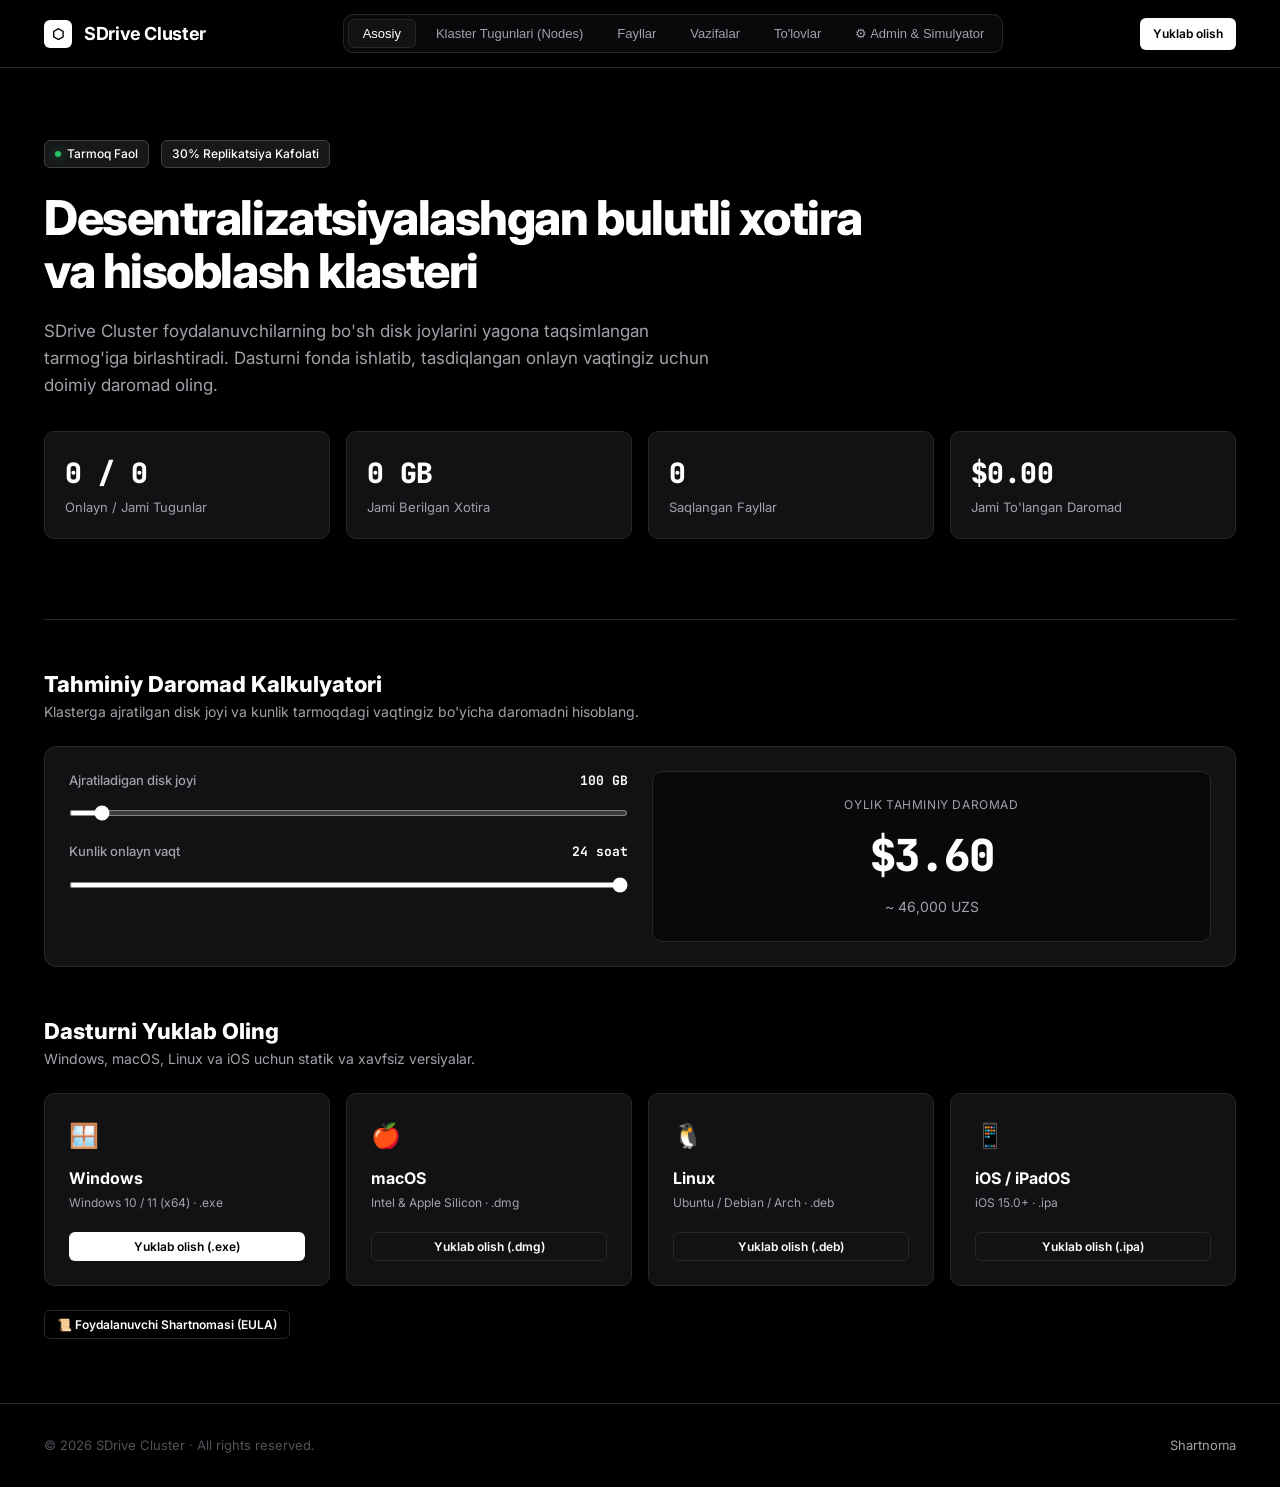
==== backend/web/index.html @ 4a1d5f38 "Initial commit - SDrive Cluster Infrastructure" ====
<!DOCTYPE html>
<html lang="uz">
<head>
<meta charset="UTF-8">
<meta name="viewport" content="width=device-width, initial-scale=1.0">
<title>SDrive Cluster — Minimalist Cloud & Storage Infrastructure</title>
<link rel="stylesheet" href="styles.css">
</head>
<body>

<nav class="nav">
  <div class="container nav-inner">
    <a href="/" class="logo">
      <div class="logo-icon">⬡</div>
      <span>SDrive <b>Cluster</b></span>
    </a>
    
    <div class="nav-tabs">
      <button class="nav-tab active" id="btn-tab-overview" onclick="switchTab('overview')">Asosiy</button>
      <button class="nav-tab" id="btn-tab-nodes" onclick="switchTab('nodes')">Klaster Tugunlari (Nodes)</button>
      <button class="nav-tab" id="btn-tab-files" onclick="switchTab('files')">Fayllar</button>
      <button class="nav-tab" id="btn-tab-tasks" onclick="switchTab('tasks')">Vazifalar</button>
      <button class="nav-tab" id="btn-tab-payouts" onclick="switchTab('payouts')">To'lovlar</button>
      <button class="nav-tab" id="btn-tab-admin" onclick="switchTab('admin')">⚙ Admin & Simulyator</button>
    </div>

    <div class="nav-actions">
      <a href="#download" class="btn btn-primary btn-sm">Yuklab olish</a>
    </div>
  </div>
</nav>

<div class="container">

  <!-- TAB 1: OVERVIEW -->
  <div id="tab-overview" class="tab-content" style="display: block;">
    <header class="hero">
      <div class="hero-tag">
        <span class="badge"><span class="dot dot-live"></span> Tarmoq Faol</span>
        <span class="badge">30% Replikatsiya Kafolati</span>
      </div>
      <h1 class="hero-title">Desentralizatsiyalashgan bulutli xotira va hisoblash klasteri</h1>
      <p class="hero-subtitle">SDrive Cluster foydalanuvchilarning bo'sh disk joylarini yagona taqsimlangan tarmog'iga birlashtiradi. Dasturni fonda ishlatib, tasdiqlangan onlayn vaqtingiz uchun doimiy daromad oling.</p>

      <div class="stats-row">
        <div class="stat-item">
          <div class="stat-number" id="sNodes">0 / 0</div>
          <div class="stat-label">Onlayn / Jami Tugunlar</div>
        </div>
        <div class="stat-item">
          <div class="stat-number" id="sSpace">0 GB</div>
          <div class="stat-label">Jami Berilgan Xotira</div>
        </div>
        <div class="stat-item">
          <div class="stat-number" id="sFiles">0</div>
          <div class="stat-label">Saqlangan Fayllar</div>
        </div>
        <div class="stat-item">
          <div class="stat-number" id="sPaid">$0.00</div>
          <div class="stat-label">Jami To'langan Daromad</div>
        </div>
      </div>
    </header>

    <!-- Calculator Section -->
    <div style="margin: 48px 0;">
      <div style="margin-bottom: 24px;">
        <h2 style="font-size: 22px; font-weight: 800;">Tahminiy Daromad Kalkulyatori</h2>
        <p style="color: var(--text-secondary); font-size: 14px;">Klasterga ajratilgan disk joyi va kunlik tarmoqdagi vaqtingiz bo'yicha daromadni hisoblang.</p>
      </div>

      <div class="card">
        <div class="calc-grid">
          <div>
            <div class="calc-input-group">
              <div class="calc-label">
                <span>Ajratiladigan disk joyi</span>
                <span class="calc-val" id="gbLabel">100 GB</span>
              </div>
              <input type="range" id="gbRange" min="10" max="2000" step="10" value="100" oninput="updateCalc()">
            </div>

            <div class="calc-input-group">
              <div class="calc-label">
                <span>Kunlik onlayn vaqt</span>
                <span class="calc-val" id="hrsLabel">24 soat</span>
              </div>
              <input type="range" id="hrsRange" min="1" max="24" step="1" value="24" oninput="updateCalc()">
            </div>
          </div>

          <div class="calc-display">
            <div style="font-size: 12px; color: var(--text-secondary); text-transform: uppercase; letter-spacing: 0.05em;">Oylik Tahminiy Daromad</div>
            <div class="calc-amount-main" id="calcUsd">$3.60</div>
            <div class="calc-amount-sub" id="calcUzs">~ 46,000 UZS</div>
          </div>
        </div>
      </div>
    </div>

    <!-- Download Section -->
    <div id="download" style="margin: 48px 0;">
      <div style="margin-bottom: 24px;">
        <h2 style="font-size: 22px; font-weight: 800;">Dasturni Yuklab Oling</h2>
        <p style="color: var(--text-secondary); font-size: 14px;">Windows, macOS, Linux va iOS uchun statik va xavfsiz versiyalar.</p>
      </div>

      <div class="download-grid">
        <a class="download-tile" href="/client/sdrive-windows.exe" download>
          <div>
            <div class="download-icon">🪟</div>
            <div class="download-name">Windows</div>
            <div class="download-desc">Windows 10 / 11 (x64) · .exe</div>
          </div>
          <button class="btn btn-primary btn-sm">Yuklab olish (.exe)</button>
        </a>

        <a class="download-tile" href="/client/sdrive-macos.dmg" download>
          <div>
            <div class="download-icon">🍎</div>
            <div class="download-name">macOS</div>
            <div class="download-desc">Intel & Apple Silicon · .dmg</div>
          </div>
          <button class="btn btn-outline btn-sm">Yuklab olish (.dmg)</button>
        </a>

        <a class="download-tile" href="/client/sdrive-linux.deb" download>
          <div>
            <div class="download-icon">🐧</div>
            <div class="download-name">Linux</div>
            <div class="download-desc">Ubuntu / Debian / Arch · .deb</div>
          </div>
          <button class="btn btn-outline btn-sm">Yuklab olish (.deb)</button>
        </a>

        <a class="download-tile" href="/client/sdrive-ios.ipa" download>
          <div>
            <div class="download-icon">📱</div>
            <div class="download-name">iOS / iPadOS</div>
            <div class="download-desc">iOS 15.0+ · .ipa</div>
          </div>
          <button class="btn btn-outline btn-sm">Yuklab olish (.ipa)</button>
        </a>
      </div>

      <div style="margin-top: 24px;">
        <button class="btn btn-outline btn-sm" onclick="openAgreementModal()">📜 Foydalanuvchi Shartnomasi (EULA)</button>
      </div>
    </div>
  </div>

  <!-- TAB 2: NODES (10+ SCALE MONITORING) -->
  <div id="tab-nodes" class="tab-content" style="display: none; padding-top: 32px;">
    <div class="admin-toolbar">
      <div>
        <h2 style="font-size: 20px; font-weight: 800;">Klaster Tugunlari Monitoringi (10+ Nodes)</h2>
        <p style="font-size: 13px; color: var(--text-secondary);">Klasterdagi barcha ulangan kompyuterlar ro'yxati va holati.</p>
      </div>

      <div class="search-box">
        <span>🔍</span>
        <input type="text" id="searchNodes" placeholder="Tugun ID, OS yoki nom bo'yicha qidiruv..." oninput="renderNodes()">
      </div>
    </div>

    <div class="table-wrap">
      <table id="tNodes"></table>
    </div>
  </div>

  <!-- TAB 3: FILES STORAGE & UPLOAD -->
  <div id="tab-files" class="tab-content" style="display: none; padding-top: 32px;">
    
    <!-- Upload Box Widget -->
    <div class="card">
      <div class="card-header">
        <div>
          <h2 class="card-title">📤 Klasterga Fayl Yuklash (Web File Upload)</h2>
          <p style="font-size: 13px; color: var(--text-secondary); margin-top: 4px;">Fayl avtomatik ravishda 2 MBlik chunklarga bo'linadi va onlayn tugunlarga ko'paytiriladi.</p>
        </div>
      </div>

      <div style="display: flex; align-items: center; gap: 16px; flex-wrap: wrap;">
        <input type="file" id="filePicker" style="display: none;" onchange="uploadFileWeb(this)">
        <button class="btn btn-primary" onclick="$('#filePicker').click()">📁 Faylni Tanlash va Yuklash</button>
        <span id="uploadStatus" style="font-size: 13px; font-weight: 600; color: var(--text-secondary);"></span>
      </div>
    </div>

    <div style="margin-bottom: 16px; display: flex; justify-content: space-between; align-items: center;">
      <h3 style="font-size: 16px; font-weight: 700;">Saqlangan Fayllar</h3>
      <button class="btn btn-outline btn-sm" onclick="loadDash()">🔄 Yangilash</button>
    </div>

    <div class="table-wrap">
      <table id="tFiles"></table>
    </div>
  </div>

  <!-- TAB 4: REPLICATION TASKS -->
  <div id="tab-tasks" class="tab-content" style="display: none; padding-top: 32px;">
    <div style="margin-bottom: 24px;">
      <h2 style="font-size: 20px; font-weight: 800;">Replikatsiya va Ta'mirlash Vazifalari</h2>
      <p style="font-size: 13px; color: var(--text-secondary);">Oflayn bo'lgan tugunlardagi fayllarni qayta tiklash jarayoni.</p>
    </div>

    <div class="table-wrap">
      <table id="tTasks"></table>
    </div>
  </div>

  <!-- TAB 5: PAYOUTS -->
  <div id="tab-payouts" class="tab-content" style="display: none; padding-top: 32px;">
    <div style="margin-bottom: 24px;">
      <h2 style="font-size: 20px; font-weight: 800;">To'lovlar va Payoutlar Tarixi</h2>
      <p style="font-size: 13px; color: var(--text-secondary);">EULA 6.2 bandiga binoan oylik tasdiqlangan to'lovlar hisobi.</p>
    </div>

    <div class="table-wrap">
      <table id="tPayouts"></table>
    </div>
  </div>

  <!-- TAB 6: ADMIN PANEL & SIMULATOR -->
  <div id="tab-admin" class="tab-content" style="display: none; padding-top: 32px;">
    <div class="card">
      <div class="card-header">
        <div>
          <h2 class="card-title">⚡ Klaster Simulyatori (10+ Tugun Testi)</h2>
          <p style="font-size: 13px; color: var(--text-secondary); margin-top: 4px;">Bir nechta tugunlarni klasterga birdaniga ulab, 10-100 ta tugunli yuklamalarni jonli sinovdan o'tkazish.</p>
        </div>
      </div>

      <div style="display: flex; gap: 12px; flex-wrap: wrap;">
        <button class="btn btn-primary" onclick="simulateNodes(10)">+ 10 Ta Tugun Qo'shish (Test)</button>
        <button class="btn btn-outline" onclick="simulateNodes(50)">+ 50 Ta Tugun Qo'shish (Multi-Node)</button>
        <button class="btn btn-outline" onclick="simulateNodes(100)">+ 100 Ta Tugun Qo'shish (Scale Test)</button>
      </div>
    </div>
  </div>

</div>

<!-- Modal -->
<div class="modal-overlay" id="agreeModal">
  <div class="modal-content">
    <div class="modal-header">
      <h3 style="font-size: 16px; font-weight: 700;">Foydalanuvchi Shartnomasi (EULA)</h3>
      <button class="btn btn-outline btn-sm" onclick="closeAgreementModal()">&times;</button>
    </div>
    <div class="modal-body" id="modalText">
      Yuklanmoqda...
    </div>
  </div>
</div>

<footer class="footer">
  <div class="container" style="display: flex; justify-content: space-between; align-items: center;">
    <div>© 2026 SDrive Cluster · All rights reserved.</div>
    <div>
      <a href="javascript:void(0)" onclick="openAgreementModal()" style="color: var(--text-secondary); text-decoration: none;">Shartnoma</a>
    </div>
  </div>
</footer>

<script src="app.js"></script>
<script>
updateCalc();
</script>

</body>
</html>
---- backend/web/styles.css ----
@import url('https://fonts.googleapis.com/css2?family=Inter:wght@300;400;500;600;700;800&family=JetBrains+Mono:wght@400;500;600&display=swap');

:root {
  --bg-dark: #000000;
  --bg-subtle: #09090b;
  --bg-card: #121215;
  --bg-card-hover: #18181b;
  --border-color: #27272a;
  --border-subtle: #18181b;
  --border-active: #ffffff;
  
  --text-primary: #ffffff;
  --text-secondary: #a1a1aa;
  --text-muted: #52525b;

  --btn-bg: #ffffff;
  --btn-text: #000000;
  --btn-hover: #e4e4e7;

  --badge-bg: #18181b;
  --badge-text: #ffffff;
  --badge-border: #3f3f46;

  --font-sans: 'Inter', -apple-system, BlinkMacSystemFont, "Segoe UI", Roboto, sans-serif;
  --font-mono: 'JetBrains Mono', monospace;
}

* {
  box-sizing: border-box;
  margin: 0;
  padding: 0;
}

html {
  scroll-behavior: smooth;
  background-color: var(--bg-dark);
}

body {
  background-color: var(--bg-dark);
  color: var(--text-primary);
  font-family: var(--font-sans);
  line-height: 1.5;
  -webkit-font-smoothing: antialiased;
  overflow-x: hidden;
}

/* Scrollbar */
::-webkit-scrollbar {
  width: 6px;
  height: 6px;
}
::-webkit-scrollbar-track {
  background: var(--bg-dark);
}
::-webkit-scrollbar-thumb {
  background: var(--border-color);
  border-radius: 3px;
}
::-webkit-scrollbar-thumb:hover {
  background: #52525b;
}

.container {
  max-width: 1240px;
  margin: 0 auto;
  padding: 0 24px;
}

/* Navigation Bar */
.nav {
  position: sticky;
  top: 0;
  z-index: 100;
  background: rgba(0, 0, 0, 0.85);
  backdrop-filter: blur(12px);
  -webkit-backdrop-filter: blur(12px);
  border-bottom: 1px solid var(--border-color);
  padding: 14px 0;
}

.nav-inner {
  display: flex;
  justify-content: space-between;
  align-items: center;
}

.logo {
  display: flex;
  align-items: center;
  gap: 12px;
  font-size: 18px;
  font-weight: 700;
  letter-spacing: -0.02em;
  text-decoration: none;
  color: var(--text-primary);
}

.logo-icon {
  width: 28px;
  height: 28px;
  background: #ffffff;
  color: #000000;
  border-radius: 6px;
  display: flex;
  align-items: center;
  justify-content: center;
  font-weight: 800;
  font-size: 14px;
}

.nav-tabs {
  display: flex;
  align-items: center;
  gap: 6px;
  background: var(--bg-subtle);
  border: 1px solid var(--border-color);
  padding: 4px;
  border-radius: 10px;
}

.nav-tab {
  background: transparent;
  border: none;
  color: var(--text-secondary);
  padding: 6px 14px;
  font-size: 13px;
  font-weight: 500;
  border-radius: 6px;
  cursor: pointer;
  transition: all 0.15s ease;
  text-decoration: none;
}

.nav-tab:hover {
  color: var(--text-primary);
}

.nav-tab.active {
  background: var(--bg-card);
  color: var(--text-primary);
  border: 1px solid var(--border-color);
}

.nav-actions {
  display: flex;
  align-items: center;
  gap: 12px;
}

/* Buttons */
.btn {
  display: inline-flex;
  align-items: center;
  justify-content: center;
  gap: 8px;
  padding: 10px 18px;
  border-radius: 8px;
  font-family: var(--font-sans);
  font-size: 13px;
  font-weight: 600;
  text-decoration: none;
  cursor: pointer;
  transition: all 0.15s ease;
  border: 1px solid transparent;
}

.btn-primary {
  background: var(--btn-bg);
  color: var(--btn-text);
}

.btn-primary:hover {
  background: var(--btn-hover);
}

.btn-outline {
  background: transparent;
  color: var(--text-primary);
  border-color: var(--border-color);
}

.btn-outline:hover {
  background: var(--bg-card-hover);
  border-color: var(--text-secondary);
}

.btn-danger {
  background: rgba(244, 63, 94, 0.1);
  color: #f43f5e;
  border-color: rgba(244, 63, 94, 0.3);
}

.btn-danger:hover {
  background: #f43f5e;
  color: #ffffff;
}

.btn-sm {
  padding: 6px 12px;
  font-size: 12px;
  border-radius: 6px;
}

/* Badges */
.badge {
  display: inline-flex;
  align-items: center;
  gap: 6px;
  padding: 4px 10px;
  border-radius: 6px;
  font-size: 12px;
  font-weight: 500;
  background: var(--badge-bg);
  color: var(--badge-text);
  border: 1px solid var(--badge-border);
}

.dot {
  width: 6px;
  height: 6px;
  border-radius: 50%;
  background: #ffffff;
}

.dot-live {
  background: #22c55e;
  box-shadow: 0 0 8px rgba(34, 197, 94, 0.6);
}

.dot-off {
  background: #71717a;
}

/* Hero Header */
.hero {
  padding: 72px 0 48px;
  border-bottom: 1px solid var(--border-color);
}

.hero-tag {
  display: flex;
  align-items: center;
  gap: 12px;
  margin-bottom: 24px;
}

.hero-title {
  font-size: 48px;
  font-weight: 800;
  letter-spacing: -0.03em;
  line-height: 1.1;
  margin-bottom: 20px;
  max-width: 840px;
}

.hero-subtitle {
  font-size: 17px;
  color: var(--text-secondary);
  max-width: 680px;
  line-height: 1.6;
  margin-bottom: 32px;
}

/* Cards & Layout */
.card {
  background: var(--bg-card);
  border: 1px solid var(--border-color);
  border-radius: 12px;
  padding: 24px;
  margin-bottom: 24px;
}

.card-header {
  display: flex;
  align-items: center;
  justify-content: space-between;
  margin-bottom: 20px;
}

.card-title {
  font-size: 16px;
  font-weight: 700;
  letter-spacing: -0.01em;
}

.stats-row {
  display: grid;
  grid-template-columns: repeat(auto-fit, minmax(200px, 1fr));
  gap: 16px;
  margin-bottom: 32px;
}

.stat-item {
  background: var(--bg-card);
  border: 1px solid var(--border-color);
  border-radius: 10px;
  padding: 20px;
}

.stat-number {
  font-size: 28px;
  font-weight: 800;
  letter-spacing: -0.02em;
  color: var(--text-primary);
  font-family: var(--font-mono);
}

.stat-label {
  font-size: 13px;
  color: var(--text-secondary);
  margin-top: 4px;
}

/* Admin Controls Strip */
.admin-toolbar {
  display: flex;
  align-items: center;
  justify-content: space-between;
  gap: 16px;
  background: var(--bg-subtle);
  border: 1px solid var(--border-color);
  padding: 16px 20px;
  border-radius: 10px;
  margin-bottom: 24px;
  flex-wrap: wrap;
}

.search-box {
  display: flex;
  align-items: center;
  gap: 8px;
  background: var(--bg-dark);
  border: 1px solid var(--border-color);
  border-radius: 6px;
  padding: 8px 12px;
  width: 280px;
}

.search-box input {
  background: transparent;
  border: none;
  color: var(--text-primary);
  font-size: 13px;
  outline: none;
  width: 100%;
}

/* Tables */
.table-wrap {
  width: 100%;
  overflow-x: auto;
  border: 1px solid var(--border-color);
  border-radius: 10px;
}

table {
  width: 100%;
  border-collapse: collapse;
  font-size: 13px;
  text-align: left;
}

th {
  background: var(--bg-subtle);
  color: var(--text-secondary);
  font-weight: 600;
  padding: 12px 16px;
  border-bottom: 1px solid var(--border-color);
  white-space: nowrap;
}

td {
  padding: 14px 16px;
  border-bottom: 1px solid var(--border-color);
  color: var(--text-primary);
  white-space: nowrap;
}

tr:last-child td {
  border-bottom: none;
}

tr:hover td {
  background: var(--bg-card-hover);
}

.mono {
  font-family: var(--font-mono);
  font-size: 12px;
  color: var(--text-secondary);
}

/* Calculator Widget */
.calc-grid {
  display: grid;
  grid-template-columns: 1fr 1fr;
  gap: 24px;
}

@media (max-width: 768px) {
  .calc-grid { grid-template-columns: 1fr; }
  .hero-title { font-size: 32px; }
  .nav-tabs { display: none; }
}

.calc-input-group {
  margin-bottom: 20px;
}

.calc-label {
  display: flex;
  justify-content: space-between;
  font-size: 13px;
  font-weight: 500;
  margin-bottom: 8px;
  color: var(--text-secondary);
}

.calc-val {
  color: var(--text-primary);
  font-family: var(--font-mono);
  font-weight: 700;
}

input[type="range"] {
  width: 100%;
  height: 6px;
  background: var(--border-color);
  border-radius: 3px;
  outline: none;
  accent-color: #ffffff;
  cursor: pointer;
}

.calc-display {
  background: var(--bg-subtle);
  border: 1px solid var(--border-color);
  border-radius: 10px;
  padding: 24px;
  display: flex;
  flex-direction: column;
  justify-content: center;
  align-items: center;
  text-align: center;
}

.calc-amount-main {
  font-size: 44px;
  font-weight: 800;
  letter-spacing: -0.03em;
  font-family: var(--font-mono);
  margin: 8px 0;
}

.calc-amount-sub {
  color: var(--text-secondary);
  font-size: 14px;
}

/* Download Cards Grid */
.download-grid {
  display: grid;
  grid-template-columns: repeat(auto-fit, minmax(220px, 1fr));
  gap: 16px;
}

.download-tile {
  background: var(--bg-card);
  border: 1px solid var(--border-color);
  border-radius: 10px;
  padding: 24px;
  text-decoration: none;
  color: var(--text-primary);
  display: flex;
  flex-direction: column;
  justify-content: space-between;
  transition: all 0.2s ease;
}

.download-tile:hover {
  border-color: var(--text-primary);
  background: var(--bg-card-hover);
}

.download-icon {
  font-size: 24px;
  margin-bottom: 12px;
}

.download-name {
  font-weight: 700;
  font-size: 16px;
  margin-bottom: 4px;
}

.download-desc {
  font-size: 12px;
  color: var(--text-secondary);
  margin-bottom: 20px;
}

/* Modal */
.modal-overlay {
  position: fixed;
  top: 0; left: 0; right: 0; bottom: 0;
  background: rgba(0, 0, 0, 0.85);
  backdrop-filter: blur(8px);
  z-index: 1000;
  display: flex;
  align-items: center;
  justify-content: center;
  opacity: 0;
  pointer-events: none;
  transition: opacity 0.2s ease;
}

.modal-overlay.active {
  opacity: 1;
  pointer-events: auto;
}

.modal-content {
  background: var(--bg-card);
  border: 1px solid var(--border-color);
  border-radius: 12px;
  width: 90%;
  max-width: 760px;
  max-height: 85vh;
  display: flex;
  flex-direction: column;
}

.modal-header {
  padding: 16px 24px;
  border-bottom: 1px solid var(--border-color);
  display: flex;
  align-items: center;
  justify-content: space-between;
}

.modal-body {
  padding: 24px;
  overflow-y: auto;
  font-size: 13px;
  color: var(--text-secondary);
  white-space: pre-wrap;
  line-height: 1.6;
}

/* Footer */
.footer {
  border-top: 1px solid var(--border-color);
  padding: 32px 0;
  margin-top: 64px;
  font-size: 13px;
  color: var(--text-muted);
}
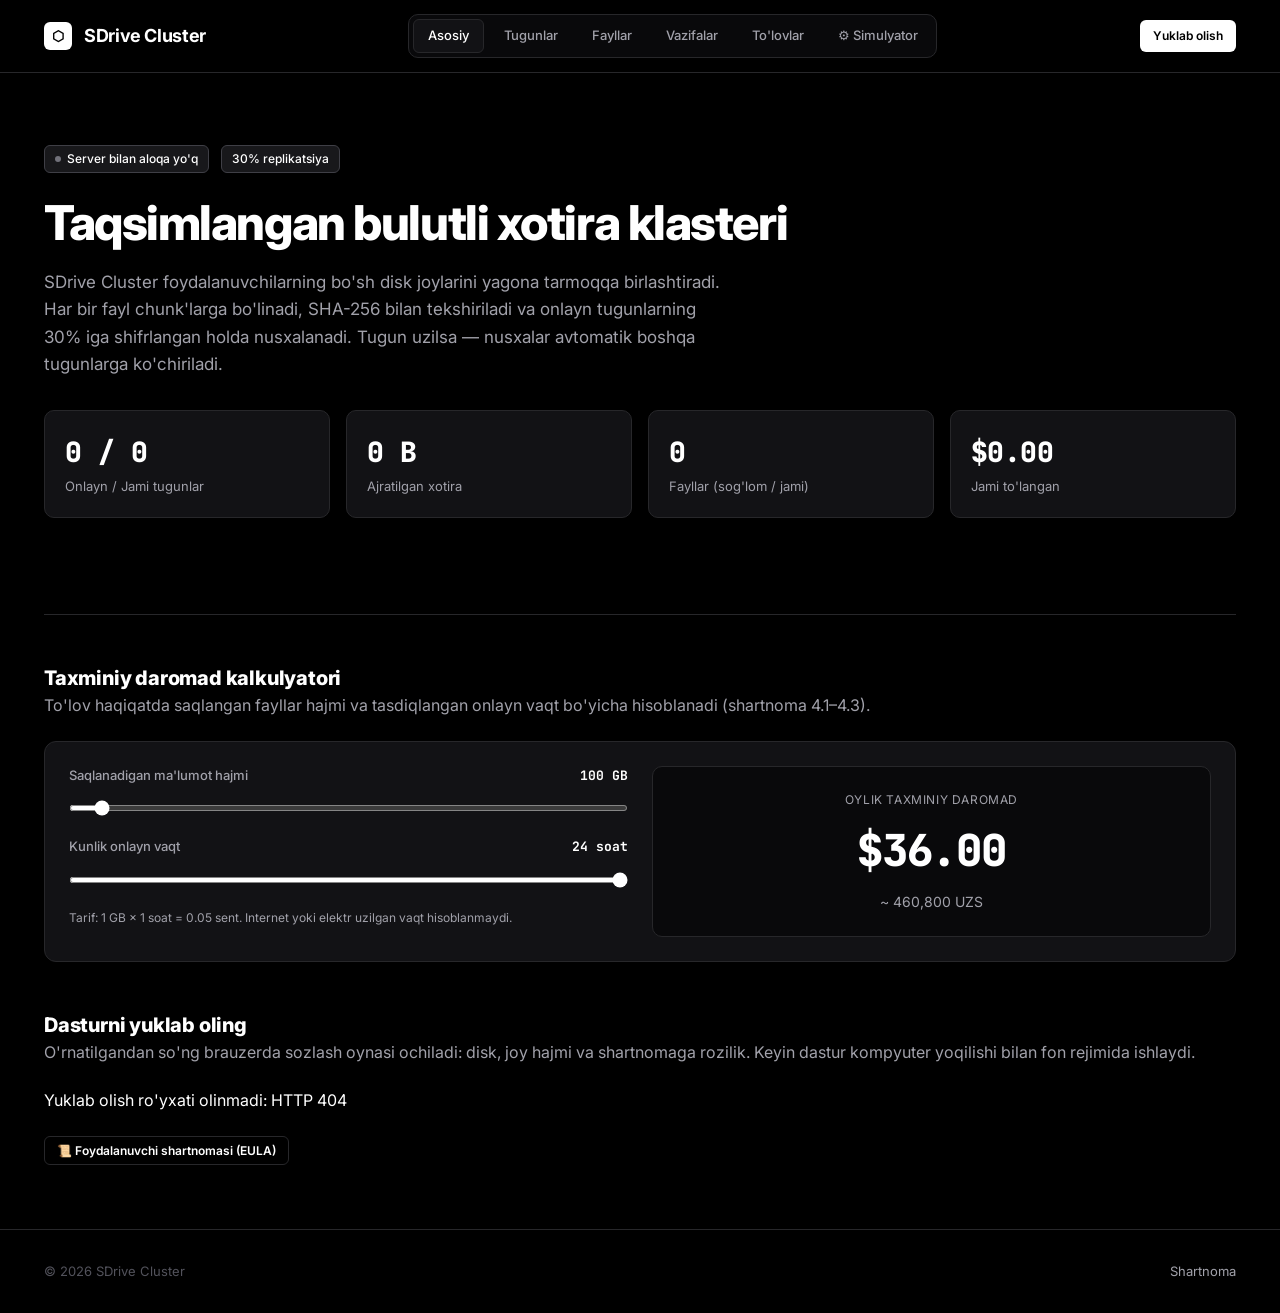
==== commit 7929110a: "Klasterni to'liq ishlaydigan holatga keltirish Server (Go): - go.mod: mavjud bo'lmagan Go 1.26 o'rni" ====
--- a/backend/web/index.html
+++ b/backend/web/index.html
@@ -3,270 +3,222 @@
 <head>
 <meta charset="UTF-8">
 <meta name="viewport" content="width=device-width, initial-scale=1.0">
-<title>SDrive Cluster — Minimalist Cloud & Storage Infrastructure</title>
+<title>SDrive Cluster — Taqsimlangan bulutli xotira</title>
 <link rel="stylesheet" href="styles.css">
 </head>
 <body>
 
 <nav class="nav">
   <div class="container nav-inner">
-    <a href="/" class="logo">
+    <a href="#overview" class="logo">
       <div class="logo-icon">⬡</div>
       <span>SDrive <b>Cluster</b></span>
     </a>
-    
-    <div class="nav-tabs">
-      <button class="nav-tab active" id="btn-tab-overview" onclick="switchTab('overview')">Asosiy</button>
-      <button class="nav-tab" id="btn-tab-nodes" onclick="switchTab('nodes')">Klaster Tugunlari (Nodes)</button>
-      <button class="nav-tab" id="btn-tab-files" onclick="switchTab('files')">Fayllar</button>
-      <button class="nav-tab" id="btn-tab-tasks" onclick="switchTab('tasks')">Vazifalar</button>
-      <button class="nav-tab" id="btn-tab-payouts" onclick="switchTab('payouts')">To'lovlar</button>
-      <button class="nav-tab" id="btn-tab-admin" onclick="switchTab('admin')">⚙ Admin & Simulyator</button>
+
+    <div class="nav-tabs" id="navTabs">
+      <a class="nav-tab" data-tab="overview" href="#overview">Asosiy</a>
+      <a class="nav-tab" data-tab="nodes" href="#nodes">Tugunlar</a>
+      <a class="nav-tab" data-tab="files" href="#files">Fayllar</a>
+      <a class="nav-tab" data-tab="tasks" href="#tasks">Vazifalar</a>
+      <a class="nav-tab" data-tab="payouts" href="#payouts">To'lovlar</a>
+      <a class="nav-tab" data-tab="sim" href="#sim">⚙ Simulyator</a>
     </div>
 
     <div class="nav-actions">
-      <a href="#download" class="btn btn-primary btn-sm">Yuklab olish</a>
+      <span class="badge hidden" id="adminBadge"><span class="dot dot-live"></span> Admin</span>
+      <button class="btn btn-outline btn-sm hidden" id="btnLogout">Chiqish</button>
+      <a href="#download" class="btn btn-primary btn-sm" id="btnDownloadNav">Yuklab olish</a>
     </div>
   </div>
 </nav>
 
 <div class="container">
 
-  <!-- TAB 1: OVERVIEW -->
-  <div id="tab-overview" class="tab-content" style="display: block;">
+  <!-- ASOSIY -->
+  <section id="tab-overview" class="tab-content">
     <header class="hero">
       <div class="hero-tag">
-        <span class="badge"><span class="dot dot-live"></span> Tarmoq Faol</span>
-        <span class="badge">30% Replikatsiya Kafolati</span>
-      </div>
-      <h1 class="hero-title">Desentralizatsiyalashgan bulutli xotira va hisoblash klasteri</h1>
-      <p class="hero-subtitle">SDrive Cluster foydalanuvchilarning bo'sh disk joylarini yagona taqsimlangan tarmog'iga birlashtiradi. Dasturni fonda ishlatib, tasdiqlangan onlayn vaqtingiz uchun doimiy daromad oling.</p>
+        <span class="badge"><span class="dot" id="netDot"></span> <span id="netState">Ulanmoqda...</span></span>
+        <span class="badge" id="ratioBadge">30% replikatsiya</span>
+      </div>
+      <h1 class="hero-title">Taqsimlangan bulutli xotira klasteri</h1>
+      <p class="hero-subtitle">SDrive Cluster foydalanuvchilarning bo'sh disk joylarini yagona tarmoqqa birlashtiradi. Har bir fayl chunk'larga bo'linadi, SHA-256 bilan tekshiriladi va onlayn tugunlarning 30% iga shifrlangan holda nusxalanadi. Tugun uzilsa — nusxalar avtomatik boshqa tugunlarga ko'chiriladi.</p>
 
       <div class="stats-row">
         <div class="stat-item">
           <div class="stat-number" id="sNodes">0 / 0</div>
-          <div class="stat-label">Onlayn / Jami Tugunlar</div>
-        </div>
-        <div class="stat-item">
-          <div class="stat-number" id="sSpace">0 GB</div>
-          <div class="stat-label">Jami Berilgan Xotira</div>
+          <div class="stat-label">Onlayn / Jami tugunlar</div>
+        </div>
+        <div class="stat-item">
+          <div class="stat-number" id="sSpace">0 B</div>
+          <div class="stat-label">Ajratilgan xotira</div>
         </div>
         <div class="stat-item">
           <div class="stat-number" id="sFiles">0</div>
-          <div class="stat-label">Saqlangan Fayllar</div>
+          <div class="stat-label">Fayllar (sog'lom / jami)</div>
         </div>
         <div class="stat-item">
           <div class="stat-number" id="sPaid">$0.00</div>
-          <div class="stat-label">Jami To'langan Daromad</div>
-        </div>
-      </div>
+          <div class="stat-label">Jami to'langan</div>
+        </div>
+      </div>
+      <div class="meta-row" id="clusterMeta"></div>
     </header>
 
-    <!-- Calculator Section -->
-    <div style="margin: 48px 0;">
-      <div style="margin-bottom: 24px;">
-        <h2 style="font-size: 22px; font-weight: 800;">Tahminiy Daromad Kalkulyatori</h2>
-        <p style="color: var(--text-secondary); font-size: 14px;">Klasterga ajratilgan disk joyi va kunlik tarmoqdagi vaqtingiz bo'yicha daromadni hisoblang.</p>
-      </div>
-
+    <div class="section">
+      <div class="section-head">
+        <h2>Taxminiy daromad kalkulyatori</h2>
+        <p class="muted">To'lov haqiqatda saqlangan fayllar hajmi va tasdiqlangan onlayn vaqt bo'yicha hisoblanadi (shartnoma 4.1–4.3).</p>
+      </div>
       <div class="card">
         <div class="calc-grid">
           <div>
             <div class="calc-input-group">
-              <div class="calc-label">
-                <span>Ajratiladigan disk joyi</span>
-                <span class="calc-val" id="gbLabel">100 GB</span>
-              </div>
-              <input type="range" id="gbRange" min="10" max="2000" step="10" value="100" oninput="updateCalc()">
+              <div class="calc-label"><span>Saqlanadigan ma'lumot hajmi</span><span class="calc-val" id="gbLabel">100 GB</span></div>
+              <input type="range" id="gbRange" min="10" max="2000" step="10" value="100">
             </div>
-
             <div class="calc-input-group">
-              <div class="calc-label">
-                <span>Kunlik onlayn vaqt</span>
-                <span class="calc-val" id="hrsLabel">24 soat</span>
-              </div>
-              <input type="range" id="hrsRange" min="1" max="24" step="1" value="24" oninput="updateCalc()">
+              <div class="calc-label"><span>Kunlik onlayn vaqt</span><span class="calc-val" id="hrsLabel">24 soat</span></div>
+              <input type="range" id="hrsRange" min="1" max="24" step="1" value="24">
             </div>
+            <p class="muted small" id="rateNote"></p>
           </div>
-
           <div class="calc-display">
-            <div style="font-size: 12px; color: var(--text-secondary); text-transform: uppercase; letter-spacing: 0.05em;">Oylik Tahminiy Daromad</div>
-            <div class="calc-amount-main" id="calcUsd">$3.60</div>
-            <div class="calc-amount-sub" id="calcUzs">~ 46,000 UZS</div>
+            <div class="label-upper">Oylik taxminiy daromad</div>
+            <div class="calc-amount-main" id="calcUsd">$0.00</div>
+            <div class="calc-amount-sub" id="calcUzs">~ 0 UZS</div>
           </div>
         </div>
       </div>
     </div>
 
-    <!-- Download Section -->
-    <div id="download" style="margin: 48px 0;">
-      <div style="margin-bottom: 24px;">
-        <h2 style="font-size: 22px; font-weight: 800;">Dasturni Yuklab Oling</h2>
-        <p style="color: var(--text-secondary); font-size: 14px;">Windows, macOS, Linux va iOS uchun statik va xavfsiz versiyalar.</p>
-      </div>
-
-      <div class="download-grid">
-        <a class="download-tile" href="/client/sdrive-windows.exe" download>
-          <div>
-            <div class="download-icon">🪟</div>
-            <div class="download-name">Windows</div>
-            <div class="download-desc">Windows 10 / 11 (x64) · .exe</div>
-          </div>
-          <button class="btn btn-primary btn-sm">Yuklab olish (.exe)</button>
-        </a>
-
-        <a class="download-tile" href="/client/sdrive-macos.dmg" download>
-          <div>
-            <div class="download-icon">🍎</div>
-            <div class="download-name">macOS</div>
-            <div class="download-desc">Intel & Apple Silicon · .dmg</div>
-          </div>
-          <button class="btn btn-outline btn-sm">Yuklab olish (.dmg)</button>
-        </a>
-
-        <a class="download-tile" href="/client/sdrive-linux.deb" download>
-          <div>
-            <div class="download-icon">🐧</div>
-            <div class="download-name">Linux</div>
-            <div class="download-desc">Ubuntu / Debian / Arch · .deb</div>
-          </div>
-          <button class="btn btn-outline btn-sm">Yuklab olish (.deb)</button>
-        </a>
-
-        <a class="download-tile" href="/client/sdrive-ios.ipa" download>
-          <div>
-            <div class="download-icon">📱</div>
-            <div class="download-name">iOS / iPadOS</div>
-            <div class="download-desc">iOS 15.0+ · .ipa</div>
-          </div>
-          <button class="btn btn-outline btn-sm">Yuklab olish (.ipa)</button>
-        </a>
-      </div>
-
-      <div style="margin-top: 24px;">
-        <button class="btn btn-outline btn-sm" onclick="openAgreementModal()">📜 Foydalanuvchi Shartnomasi (EULA)</button>
-      </div>
-    </div>
-  </div>
-
-  <!-- TAB 2: NODES (10+ SCALE MONITORING) -->
-  <div id="tab-nodes" class="tab-content" style="display: none; padding-top: 32px;">
+    <div id="download" class="section">
+      <div class="section-head">
+        <h2>Dasturni yuklab oling</h2>
+        <p class="muted">O'rnatilgandan so'ng brauzerda sozlash oynasi ochiladi: disk, joy hajmi va shartnomaga rozilik. Keyin dastur kompyuter yoqilishi bilan fon rejimida ishlaydi.</p>
+      </div>
+      <div class="download-grid" id="downloadGrid"></div>
+      <div class="mt-24">
+        <button class="btn btn-outline btn-sm" id="btnAgreement">📜 Foydalanuvchi shartnomasi (EULA)</button>
+      </div>
+    </div>
+  </section>
+
+  <!-- ADMIN KIRISH -->
+  <section id="tab-login" class="tab-content">
+    <div class="card login-card">
+      <h2 class="card-title">🔐 Admin panelga kirish</h2>
+      <p class="muted">Tugunlar, fayllar, vazifalar va to'lovlarni boshqarish uchun admin token kerak. Token server ishga tushganda <span class="mono">data/admin_token</span> fayliga yoziladi (yoki <span class="mono">-admin-token</span> flag bilan beriladi).</p>
+      <form id="loginForm" class="login-form">
+        <input type="password" id="loginToken" placeholder="Admin token" autocomplete="current-password" required>
+        <button class="btn btn-primary" type="submit">Kirish</button>
+      </form>
+      <div class="msg" id="loginMsg"></div>
+    </div>
+  </section>
+
+  <!-- TUGUNLAR -->
+  <section id="tab-nodes" class="tab-content admin-only">
     <div class="admin-toolbar">
       <div>
-        <h2 style="font-size: 20px; font-weight: 800;">Klaster Tugunlari Monitoringi (10+ Nodes)</h2>
-        <p style="font-size: 13px; color: var(--text-secondary);">Klasterdagi barcha ulangan kompyuterlar ro'yxati va holati.</p>
-      </div>
-
+        <h2>Klaster tugunlari</h2>
+        <p class="muted small" id="nodesSummary"></p>
+      </div>
       <div class="search-box">
         <span>🔍</span>
-        <input type="text" id="searchNodes" placeholder="Tugun ID, OS yoki nom bo'yicha qidiruv..." oninput="renderNodes()">
-      </div>
-    </div>
-
-    <div class="table-wrap">
-      <table id="tNodes"></table>
-    </div>
-  </div>
-
-  <!-- TAB 3: FILES STORAGE & UPLOAD -->
-  <div id="tab-files" class="tab-content" style="display: none; padding-top: 32px;">
-    
-    <!-- Upload Box Widget -->
+        <input type="text" id="searchNodes" placeholder="ID, nom yoki OS bo'yicha qidirish...">
+      </div>
+    </div>
+    <div class="table-wrap"><table id="tNodes"></table></div>
+  </section>
+
+  <!-- FAYLLAR -->
+  <section id="tab-files" class="tab-content admin-only">
     <div class="card">
       <div class="card-header">
         <div>
-          <h2 class="card-title">📤 Klasterga Fayl Yuklash (Web File Upload)</h2>
-          <p style="font-size: 13px; color: var(--text-secondary); margin-top: 4px;">Fayl avtomatik ravishda 2 MBlik chunklarga bo'linadi va onlayn tugunlarga ko'paytiriladi.</p>
-        </div>
-      </div>
-
-      <div style="display: flex; align-items: center; gap: 16px; flex-wrap: wrap;">
-        <input type="file" id="filePicker" style="display: none;" onchange="uploadFileWeb(this)">
-        <button class="btn btn-primary" onclick="$('#filePicker').click()">📁 Faylni Tanlash va Yuklash</button>
-        <span id="uploadStatus" style="font-size: 13px; font-weight: 600; color: var(--text-secondary);"></span>
-      </div>
-    </div>
-
-    <div style="margin-bottom: 16px; display: flex; justify-content: space-between; align-items: center;">
-      <h3 style="font-size: 16px; font-weight: 700;">Saqlangan Fayllar</h3>
-      <button class="btn btn-outline btn-sm" onclick="loadDash()">🔄 Yangilash</button>
-    </div>
-
-    <div class="table-wrap">
-      <table id="tFiles"></table>
-    </div>
-  </div>
-
-  <!-- TAB 4: REPLICATION TASKS -->
-  <div id="tab-tasks" class="tab-content" style="display: none; padding-top: 32px;">
-    <div style="margin-bottom: 24px;">
-      <h2 style="font-size: 20px; font-weight: 800;">Replikatsiya va Ta'mirlash Vazifalari</h2>
-      <p style="font-size: 13px; color: var(--text-secondary);">Oflayn bo'lgan tugunlardagi fayllarni qayta tiklash jarayoni.</p>
-    </div>
-
-    <div class="table-wrap">
-      <table id="tTasks"></table>
-    </div>
-  </div>
-
-  <!-- TAB 5: PAYOUTS -->
-  <div id="tab-payouts" class="tab-content" style="display: none; padding-top: 32px;">
-    <div style="margin-bottom: 24px;">
-      <h2 style="font-size: 20px; font-weight: 800;">To'lovlar va Payoutlar Tarixi</h2>
-      <p style="font-size: 13px; color: var(--text-secondary);">EULA 6.2 bandiga binoan oylik tasdiqlangan to'lovlar hisobi.</p>
-    </div>
-
-    <div class="table-wrap">
-      <table id="tPayouts"></table>
-    </div>
-  </div>
-
-  <!-- TAB 6: ADMIN PANEL & SIMULATOR -->
-  <div id="tab-admin" class="tab-content" style="display: none; padding-top: 32px;">
+          <h2 class="card-title">📤 Klasterga fayl yuklash</h2>
+          <p class="muted small mt-4" id="uploadHint">Fayl chunk'larga bo'linadi va onlayn tugunlarning 30% iga nusxalanadi.</p>
+        </div>
+      </div>
+      <div class="upload-row">
+        <input type="file" id="filePicker" class="hidden">
+        <button class="btn btn-primary" id="btnPick">📁 Faylni tanlash va yuklash</button>
+        <div class="progress hidden" id="uploadProgress"><div class="progress-bar" id="uploadBar"></div></div>
+        <span class="msg" id="uploadStatus"></span>
+      </div>
+    </div>
+
+    <div class="list-head">
+      <h3>Saqlangan fayllar</h3>
+      <button class="btn btn-outline btn-sm" id="btnRefresh">🔄 Yangilash</button>
+    </div>
+    <div class="table-wrap"><table id="tFiles"></table></div>
+  </section>
+
+  <!-- VAZIFALAR -->
+  <section id="tab-tasks" class="tab-content admin-only">
+    <div class="section-head">
+      <h2>Replikatsiya va tiklash vazifalari</h2>
+      <p class="muted small">Nusxalash, tugunda yo'qolgan nusxani qayta yuklash, server nusxasini tugundan tiklash va ortiqcha nusxalarni o'chirish. Oxirgi 300 ta vazifa ko'rsatiladi.</p>
+    </div>
+    <div class="meta-row" id="taskCounts"></div>
+    <div class="table-wrap"><table id="tTasks"></table></div>
+  </section>
+
+  <!-- TO'LOVLAR -->
+  <section id="tab-payouts" class="tab-content admin-only">
+    <div class="section-head">
+      <h2>To'lovlar (payout) tarixi</h2>
+      <p class="muted small">Payout oy oxirida olinadi (6.1). Pulni olmasdan dastur o'chirilsa, balans yo'qotiladi (6.2).</p>
+    </div>
+    <div class="table-wrap"><table id="tPayouts"></table></div>
+  </section>
+
+  <!-- SIMULYATOR -->
+  <section id="tab-sim" class="tab-content admin-only">
     <div class="card">
       <div class="card-header">
         <div>
-          <h2 class="card-title">⚡ Klaster Simulyatori (10+ Tugun Testi)</h2>
-          <p style="font-size: 13px; color: var(--text-secondary); margin-top: 4px;">Bir nechta tugunlarni klasterga birdaniga ulab, 10-100 ta tugunli yuklamalarni jonli sinovdan o'tkazish.</p>
-        </div>
-      </div>
-
-      <div style="display: flex; gap: 12px; flex-wrap: wrap;">
-        <button class="btn btn-primary" onclick="simulateNodes(10)">+ 10 Ta Tugun Qo'shish (Test)</button>
-        <button class="btn btn-outline" onclick="simulateNodes(50)">+ 50 Ta Tugun Qo'shish (Multi-Node)</button>
-        <button class="btn btn-outline" onclick="simulateNodes(100)">+ 100 Ta Tugun Qo'shish (Scale Test)</button>
-      </div>
-    </div>
-  </div>
+          <h2 class="card-title">⚡ Klaster simulyatori</h2>
+          <p class="muted small mt-4">Virtual tugunlar haqiqiy mijoz protokolida ishlaydi: ro'yxatdan o'tadi, heartbeat yuboradi, chunk'larni yuklab SHA-256 bilan tekshiradi, auditlarga javob beradi. Ularni to'xtatib, klasterning o'z-o'zini tiklashini kuzating.</p>
+        </div>
+        <span class="badge" id="simState">–</span>
+      </div>
+      <div class="btn-row">
+        <button class="btn btn-primary" data-sim="start" data-count="10">+ 10 tugun</button>
+        <button class="btn btn-outline" data-sim="start" data-count="50">+ 50 tugun</button>
+        <button class="btn btn-outline" data-sim="start" data-count="100">+ 100 tugun</button>
+      </div>
+      <div class="btn-row">
+        <button class="btn btn-outline" data-sim="offline" data-count="3">⏻ 3 ta tugunni uzish</button>
+        <button class="btn btn-outline" data-sim="online">↺ Hammasini qayta ulash</button>
+        <button class="btn btn-outline" id="btnReconcile">⟳ Replikatsiyani hozir tekshirish</button>
+        <button class="btn btn-danger" data-sim="remove">🗑 Simulyator tugunlarini o'chirish</button>
+      </div>
+      <div class="msg" id="simMsg"></div>
+    </div>
+  </section>
 
 </div>
 
-<!-- Modal -->
 <div class="modal-overlay" id="agreeModal">
   <div class="modal-content">
     <div class="modal-header">
-      <h3 style="font-size: 16px; font-weight: 700;">Foydalanuvchi Shartnomasi (EULA)</h3>
-      <button class="btn btn-outline btn-sm" onclick="closeAgreementModal()">&times;</button>
-    </div>
-    <div class="modal-body" id="modalText">
-      Yuklanmoqda...
-    </div>
+      <h3>Foydalanuvchi shartnomasi (EULA) <span class="muted small" id="agreeVer"></span></h3>
+      <button class="btn btn-outline btn-sm" id="btnCloseModal">&times;</button>
+    </div>
+    <div class="modal-body" id="modalText">Yuklanmoqda...</div>
   </div>
 </div>
 
 <footer class="footer">
-  <div class="container" style="display: flex; justify-content: space-between; align-items: center;">
-    <div>© 2026 SDrive Cluster · All rights reserved.</div>
-    <div>
-      <a href="javascript:void(0)" onclick="openAgreementModal()" style="color: var(--text-secondary); text-decoration: none;">Shartnoma</a>
-    </div>
+  <div class="container footer-inner">
+    <div>© 2026 SDrive Cluster</div>
+    <a href="#overview" id="footerAgreement">Shartnoma</a>
   </div>
 </footer>
 
 <script src="app.js"></script>
-<script>
-updateCalc();
-</script>
-
 </body>
 </html>
--- a/backend/web/styles.css
+++ b/backend/web/styles.css
@@ -232,6 +232,16 @@
   background: #71717a;
 }
 
+.dot-warn {
+  background: #f59e0b;
+  box-shadow: 0 0 8px rgba(245, 158, 11, 0.5);
+}
+
+.dot-err {
+  background: #f43f5e;
+  box-shadow: 0 0 8px rgba(244, 63, 94, 0.5);
+}
+
 /* Hero Header */
 .hero {
   padding: 72px 0 48px;
@@ -398,10 +408,13 @@
   gap: 24px;
 }
 
-@media (max-width: 768px) {
+@media (max-width: 900px) {
   .calc-grid { grid-template-columns: 1fr; }
   .hero-title { font-size: 32px; }
-  .nav-tabs { display: none; }
+  .nav-inner { flex-wrap: wrap; gap: 10px; }
+  .nav-tabs { order: 3; width: 100%; overflow-x: auto; }
+  .nav-tab { white-space: nowrap; }
+  .search-box { width: 100%; }
 }
 
 .calc-input-group {
@@ -556,3 +569,87 @@
   font-size: 13px;
   color: var(--text-muted);
 }
+
+/* ---------- Yordamchi klasslar ---------- */
+.hidden { display: none !important; }
+.tab-content { padding-top: 32px; }
+#tab-overview { padding-top: 0; }
+.section { margin: 48px 0; }
+.section-head { margin-bottom: 24px; }
+.section-head h2, .admin-toolbar h2 { font-size: 20px; font-weight: 800; letter-spacing: -0.01em; }
+.muted { color: var(--text-secondary); }
+.small { font-size: 12px; }
+.strong { font-weight: 700; color: var(--text-primary); }
+.ok { color: #22c55e; }
+.err { color: #f43f5e; }
+.mt-4 { margin-top: 4px; }
+.mt-24 { margin-top: 24px; }
+.label-upper { font-size: 12px; color: var(--text-secondary); text-transform: uppercase; letter-spacing: 0.05em; }
+.empty { text-align: center; color: var(--text-secondary); padding: 32px !important; }
+
+.tag {
+  display: inline-block;
+  font-size: 10px;
+  font-weight: 700;
+  padding: 1px 6px;
+  border-radius: 4px;
+  background: #312e81;
+  color: #c7d2fe;
+  margin-left: 4px;
+  vertical-align: middle;
+}
+
+.meta-row { display: flex; flex-wrap: wrap; gap: 10px; margin-bottom: 16px; }
+.meta {
+  font-size: 12px;
+  color: var(--text-secondary);
+  background: var(--bg-card);
+  border: 1px solid var(--border-color);
+  border-radius: 6px;
+  padding: 6px 10px;
+}
+.meta b { color: var(--text-primary); }
+
+.msg { font-size: 13px; font-weight: 600; color: var(--text-secondary); }
+.msg-ok { color: #22c55e; }
+.msg-err { color: #f43f5e; }
+
+.upload-row { display: flex; align-items: center; gap: 16px; flex-wrap: wrap; }
+.progress {
+  width: 220px;
+  height: 6px;
+  background: var(--border-color);
+  border-radius: 3px;
+  overflow: hidden;
+}
+.progress-bar { height: 100%; width: 0; background: #ffffff; transition: width 0.15s ease; }
+
+.list-head { margin-bottom: 16px; display: flex; justify-content: space-between; align-items: center; }
+.list-head h3 { font-size: 16px; font-weight: 700; }
+.btn-row { display: flex; gap: 12px; flex-wrap: wrap; margin-bottom: 12px; }
+.btn:disabled { opacity: 0.5; cursor: not-allowed; }
+.actions { display: flex; gap: 8px; }
+
+.login-card { max-width: 520px; margin: 32px auto; }
+.login-card p { margin: 8px 0 20px; font-size: 13px; }
+.login-form { display: flex; gap: 12px; margin-bottom: 12px; }
+.login-form input, .search-box input[type="text"] { font-family: var(--font-sans); }
+.login-form input {
+  flex: 1;
+  background: var(--bg-dark);
+  border: 1px solid var(--border-color);
+  color: var(--text-primary);
+  border-radius: 8px;
+  padding: 10px 14px;
+  font-size: 13px;
+  outline: none;
+}
+.login-form input:focus { border-color: var(--border-active); }
+
+.download-tile.disabled { opacity: 0.5; cursor: default; }
+.download-tile.disabled:hover { border-color: var(--border-color); background: var(--bg-card); }
+
+.footer-inner { display: flex; justify-content: space-between; align-items: center; }
+.footer a { color: var(--text-secondary); text-decoration: none; }
+a.nav-tab { display: inline-block; }
+.modal-header h3 { font-size: 16px; font-weight: 700; }
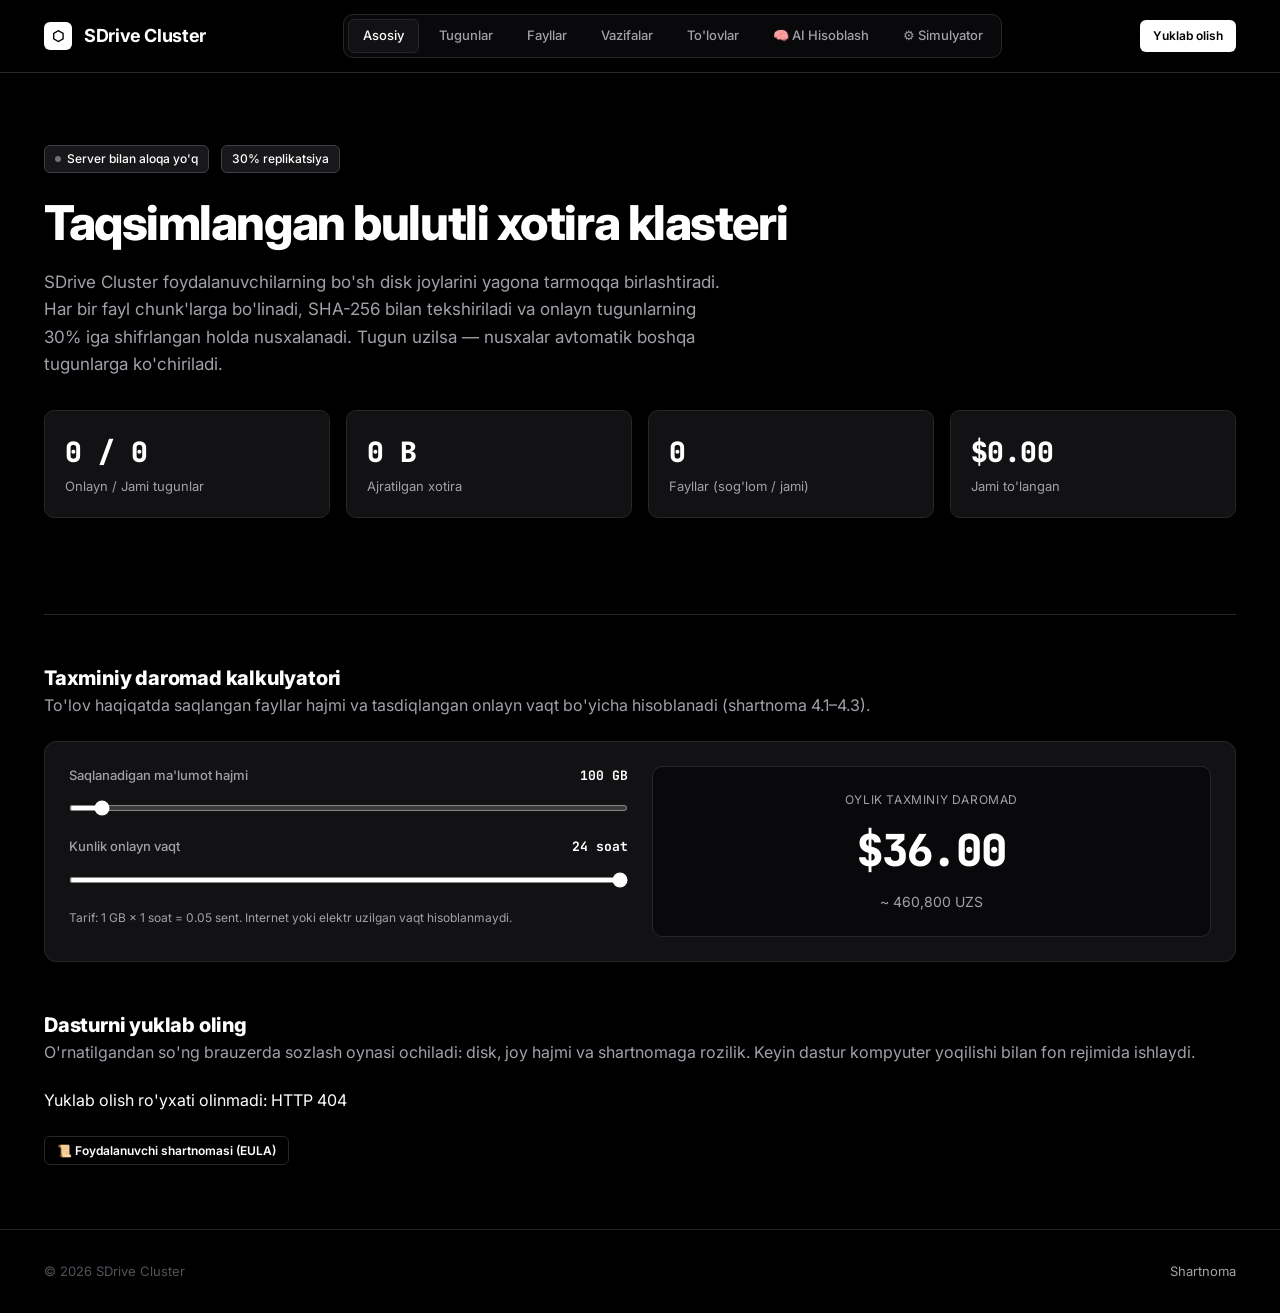
==== commit 2bcf7c2b: "AI hisoblash klasteri: GPU/CPU bo'ylab taqsimlangan inference + OpenAI API Bosh PC endi butun klaste" ====
--- a/backend/web/index.html
+++ b/backend/web/index.html
@@ -21,6 +21,7 @@
       <a class="nav-tab" data-tab="files" href="#files">Fayllar</a>
       <a class="nav-tab" data-tab="tasks" href="#tasks">Vazifalar</a>
       <a class="nav-tab" data-tab="payouts" href="#payouts">To'lovlar</a>
+      <a class="nav-tab" data-tab="compute" href="#compute">🧠 AI Hisoblash</a>
       <a class="nav-tab" data-tab="sim" href="#sim">⚙ Simulyator</a>
     </div>
 
@@ -175,6 +176,39 @@
     <div class="table-wrap"><table id="tPayouts"></table></div>
   </section>
 
+  <!-- AI HISOBLASH -->
+  <section id="tab-compute" class="tab-content admin-only">
+    <div class="section-head">
+      <h2>AI hisoblash klasteri</h2>
+      <p class="muted small">Bosh PC butun klaster GPU/CPU quvvatidan foydalanadi. So'rovlar ishga tushirilgan tugunlarga ularning imkoniyatiga qarab taqsimlanadi. Tashqi dasturlar uchun OpenAI-mos API: <span class="mono" id="apiBase">/v1/chat/completions</span></p>
+    </div>
+    <div class="meta-row" id="computeMeta"></div>
+
+    <div class="card">
+      <div class="card-header">
+        <div><h2 class="card-title">💬 Chat (klaster orqali)</h2>
+          <p class="muted small mt-4">So'rov klasterdagi mos tugunda bajariladi va javob real vaqtda oqib keladi.</p></div>
+      </div>
+      <div class="chat-row">
+        <select id="chatModel"></select>
+        <input type="text" id="chatInput" placeholder="Savolingizni yozing..." autocomplete="off">
+        <button class="btn btn-primary" id="chatSend">Yuborish</button>
+      </div>
+      <div class="chat-out" id="chatOut"></div>
+      <p class="muted small" id="chatMeta"></p>
+    </div>
+
+    <div class="list-head"><h3>Hisoblash tugunlari</h3>
+      <button class="btn btn-outline btn-sm" id="btnRefreshCompute">🔄 Yangilash</button></div>
+    <div class="table-wrap"><table id="tCompute"></table></div>
+
+    <div class="card mt-24">
+      <h2 class="card-title">Tashqi ulanish (OpenAI mijozlari)</h2>
+      <p class="muted small mt-4">Istalgan OpenAI-mos dastur (Python <span class="mono">openai</span>, curl, LangChain va h.k.) klasterni oddiy model sifatida ishlatishi mumkin:</p>
+      <pre class="code" id="curlExample"></pre>
+    </div>
+  </section>
+
   <!-- SIMULYATOR -->
   <section id="tab-sim" class="tab-content admin-only">
     <div class="card">
--- a/backend/web/styles.css
+++ b/backend/web/styles.css
@@ -653,3 +653,44 @@
 .footer a { color: var(--text-secondary); text-decoration: none; }
 a.nav-tab { display: inline-block; }
 .modal-header h3 { font-size: 16px; font-weight: 700; }
+
+/* ---------- AI hisoblash paneli ---------- */
+.chat-row { display: flex; gap: 10px; flex-wrap: wrap; margin-bottom: 14px; }
+.chat-row select { width: auto; min-width: 140px; }
+.chat-row input { flex: 1; min-width: 200px; }
+.chat-row select, .chat-row input {
+  background: var(--bg-dark);
+  border: 1px solid var(--border-color);
+  color: var(--text-primary);
+  border-radius: 8px;
+  padding: 10px 14px;
+  font-size: 13px;
+  outline: none;
+  font-family: var(--font-sans);
+}
+.chat-row select:focus, .chat-row input:focus { border-color: var(--border-active); }
+.chat-out { display: flex; flex-direction: column; gap: 10px; }
+.chat-q {
+  align-self: flex-end;
+  background: #ffffff; color: #000000;
+  padding: 10px 14px; border-radius: 12px 12px 2px 12px;
+  max-width: 80%; font-size: 13px; font-weight: 500;
+}
+.chat-a {
+  align-self: flex-start;
+  background: var(--bg-subtle); border: 1px solid var(--border-color);
+  padding: 10px 14px; border-radius: 12px 12px 12px 2px;
+  max-width: 80%; font-size: 13px; white-space: pre-wrap; line-height: 1.6;
+}
+pre.code {
+  background: var(--bg-dark);
+  border: 1px solid var(--border-color);
+  border-radius: 8px;
+  padding: 16px;
+  margin-top: 12px;
+  font-family: var(--font-mono);
+  font-size: 12px;
+  color: var(--text-secondary);
+  overflow-x: auto;
+  white-space: pre;
+}
